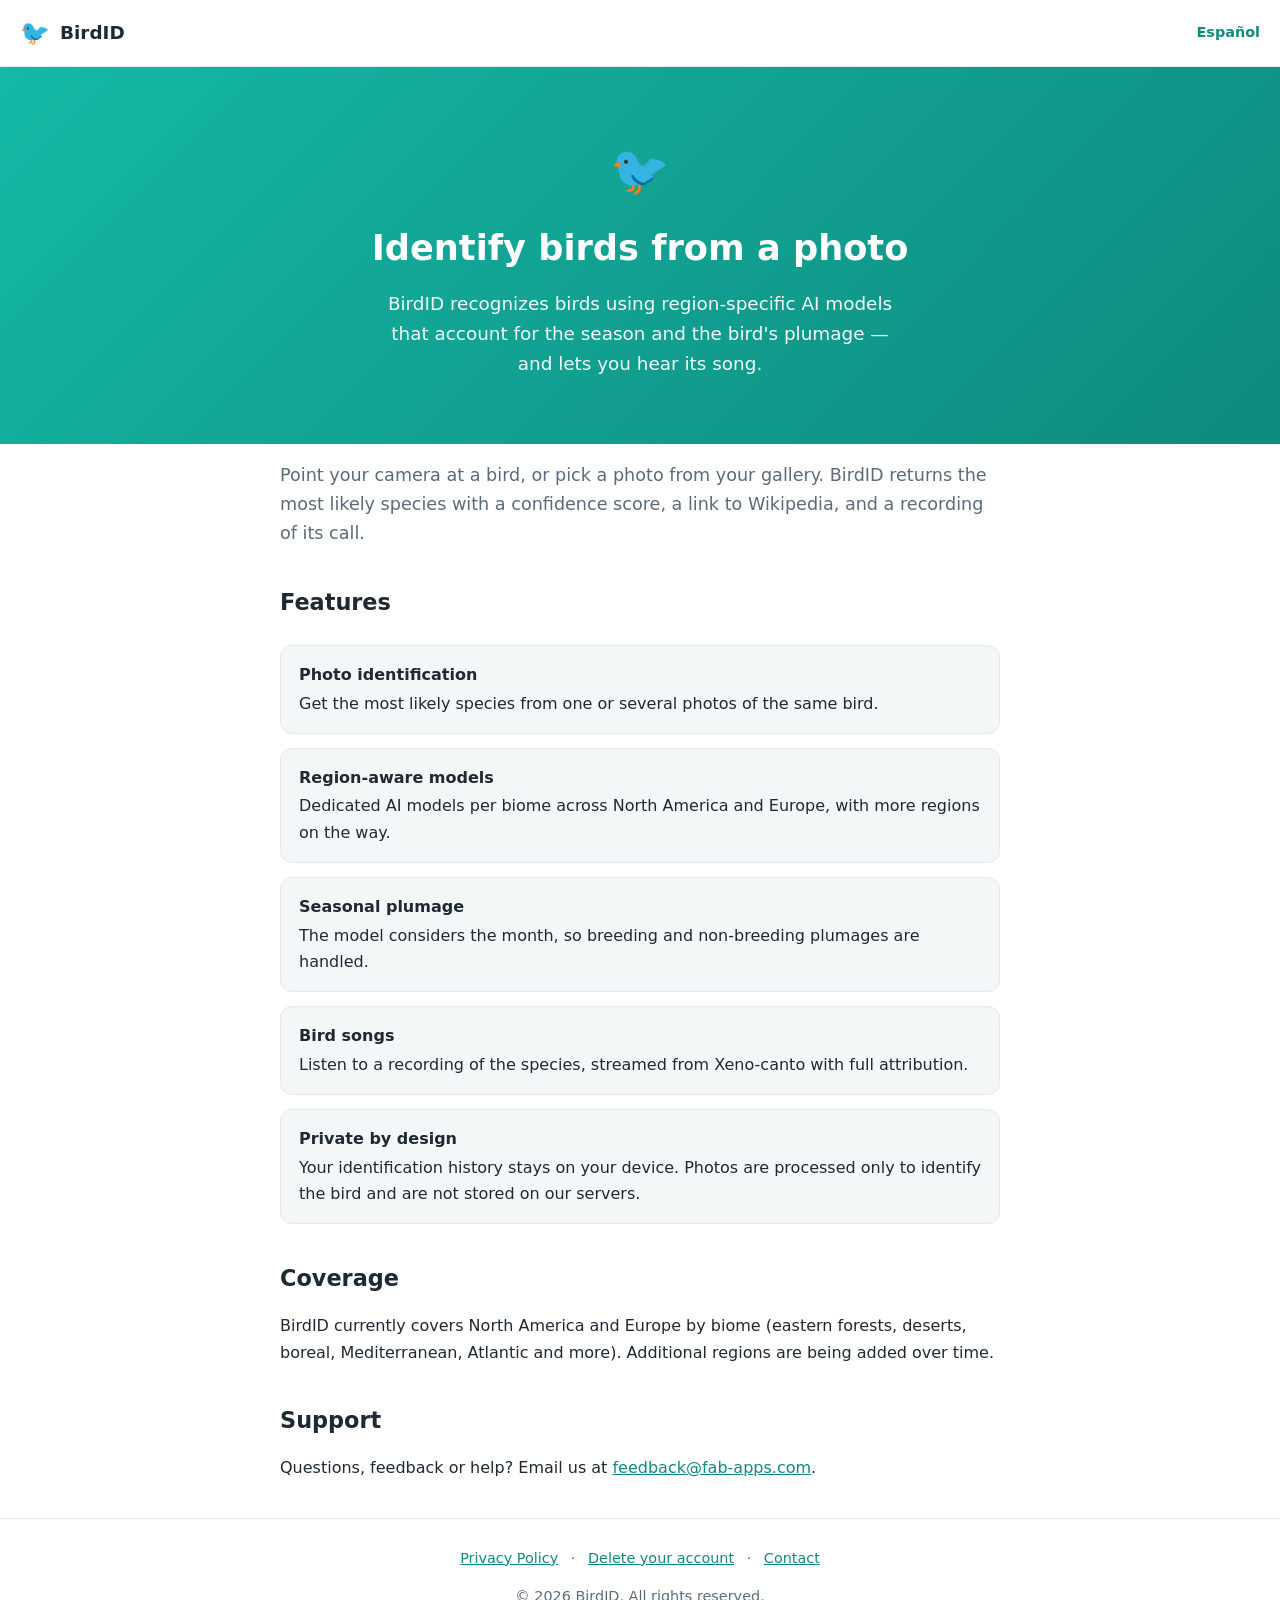
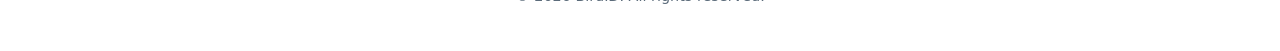
==== index.html @ 6762d5a0 "Landing, privacy policy and account deletion pages (EN default + ES) Static site for GitHub Pages, r" ====
<!DOCTYPE html>
<html lang="en">
<head>
  <meta charset="UTF-8" />
  <meta name="viewport" content="width=device-width, initial-scale=1.0" />
  <title>BirdID — Bird identification by photo</title>
  <meta name="description" content="BirdID identifies birds from a photo using region-specific AI models, with seasonal plumage awareness and bird songs." />
  <link rel="stylesheet" href="style.css" />
</head>
<body>
  <header class="site-header">
    <a class="brand" href="index.html"><span class="logo">🐦</span> BirdID</a>
    <span class="lang-switch"><a href="es/index.html">Español</a></span>
  </header>

  <div class="hero">
    <span class="emoji">🐦</span>
    <h1>Identify birds from a photo</h1>
    <p>BirdID recognizes birds using region-specific AI models that account for the season and the bird's plumage — and lets you hear its song.</p>
  </div>

  <main class="wrap">
    <section>
      <p class="lead">Point your camera at a bird, or pick a photo from your gallery. BirdID returns the most likely species with a confidence score, a link to Wikipedia, and a recording of its call.</p>
    </section>

    <section>
      <h2>Features</h2>
      <ul class="features">
        <li><strong>Photo identification</strong>Get the most likely species from one or several photos of the same bird.</li>
        <li><strong>Region-aware models</strong>Dedicated AI models per biome across North America and Europe, with more regions on the way.</li>
        <li><strong>Seasonal plumage</strong>The model considers the month, so breeding and non-breeding plumages are handled.</li>
        <li><strong>Bird songs</strong>Listen to a recording of the species, streamed from Xeno-canto with full attribution.</li>
        <li><strong>Private by design</strong>Your identification history stays on your device. Photos are processed only to identify the bird and are not stored on our servers.</li>
      </ul>
    </section>

    <section>
      <h2>Coverage</h2>
      <p>BirdID currently covers North America and Europe by biome (eastern forests, deserts, boreal, Mediterranean, Atlantic and more). Additional regions are being added over time.</p>
    </section>

    <section>
      <h2>Support</h2>
      <p>Questions, feedback or help? Email us at <a href="mailto:feedback@fab-apps.com">feedback@fab-apps.com</a>.</p>
    </section>
  </main>

  <footer class="site-footer">
    <div>
      <a href="privacy.html">Privacy Policy</a> ·
      <a href="delete-account.html">Delete your account</a> ·
      <a href="mailto:feedback@fab-apps.com">Contact</a>
    </div>
    <p class="meta">© 2026 BirdID. All rights reserved.</p>
  </footer>
</body>
</html>
---- style.css ----
/* BirdID — landing & legal pages */
:root {
  --teal: #14b8a6;
  --teal-dark: #0f8a7e;
  --ink: #1f2933;
  --muted: #5b6b7a;
  --bg: #ffffff;
  --bg-soft: #f4f7f8;
  --border: #e2e8ec;
  --maxw: 760px;
}

* { box-sizing: border-box; }

html { -webkit-text-size-adjust: 100%; }

body {
  margin: 0;
  font-family: system-ui, -apple-system, "Segoe UI", Roboto, Helvetica, Arial, sans-serif;
  color: var(--ink);
  background: var(--bg);
  line-height: 1.65;
}

a { color: var(--teal-dark); }
a:hover { color: var(--teal); }

.wrap { max-width: var(--maxw); margin: 0 auto; padding: 0 20px; }

/* Header */
.site-header {
  display: flex;
  align-items: center;
  justify-content: space-between;
  padding: 18px 20px;
  border-bottom: 1px solid var(--border);
}
.brand {
  display: flex;
  align-items: center;
  gap: 10px;
  font-weight: 700;
  font-size: 1.15rem;
  color: var(--ink);
  text-decoration: none;
}
.brand .logo { font-size: 1.5rem; line-height: 1; }
.lang-switch { font-size: 0.9rem; }
.lang-switch a { text-decoration: none; font-weight: 600; }

/* Hero */
.hero {
  background: linear-gradient(135deg, var(--teal) 0%, var(--teal-dark) 100%);
  color: #ffffff;
  text-align: center;
  padding: 64px 20px;
}
.hero h1 { font-size: 2.2rem; margin: 0 0 12px; }
.hero p { font-size: 1.15rem; margin: 0 auto; max-width: 520px; opacity: 0.95; }
.hero .emoji { font-size: 3rem; display: block; margin-bottom: 8px; }

/* Sections */
main { padding: 40px 0 64px; }
section { margin-bottom: 36px; }
h2 { font-size: 1.4rem; margin: 32px 0 12px; }
h3 { font-size: 1.1rem; margin: 22px 0 8px; }
.lead { font-size: 1.1rem; color: var(--muted); }

/* Feature list */
.features {
  list-style: none;
  padding: 0;
  margin: 24px 0;
  display: grid;
  gap: 14px;
}
.features li {
  background: var(--bg-soft);
  border: 1px solid var(--border);
  border-radius: 12px;
  padding: 16px 18px;
}
.features li strong { display: block; margin-bottom: 2px; }

/* Cards / callouts */
.card {
  background: var(--bg-soft);
  border: 1px solid var(--border);
  border-left: 4px solid var(--teal);
  border-radius: 10px;
  padding: 16px 18px;
  margin: 18px 0;
}

.btn {
  display: inline-block;
  background: var(--teal);
  color: #fff;
  text-decoration: none;
  font-weight: 600;
  padding: 12px 22px;
  border-radius: 24px;
  margin-top: 8px;
}
.btn:hover { background: var(--teal-dark); color: #fff; }

.meta { color: var(--muted); font-size: 0.9rem; }

/* Footer */
.site-footer {
  border-top: 1px solid var(--border);
  padding: 28px 20px;
  text-align: center;
  color: var(--muted);
  font-size: 0.9rem;
}
.site-footer a { margin: 0 8px; }

ul.tight li { margin-bottom: 6px; }
code { background: var(--bg-soft); padding: 1px 6px; border-radius: 4px; }
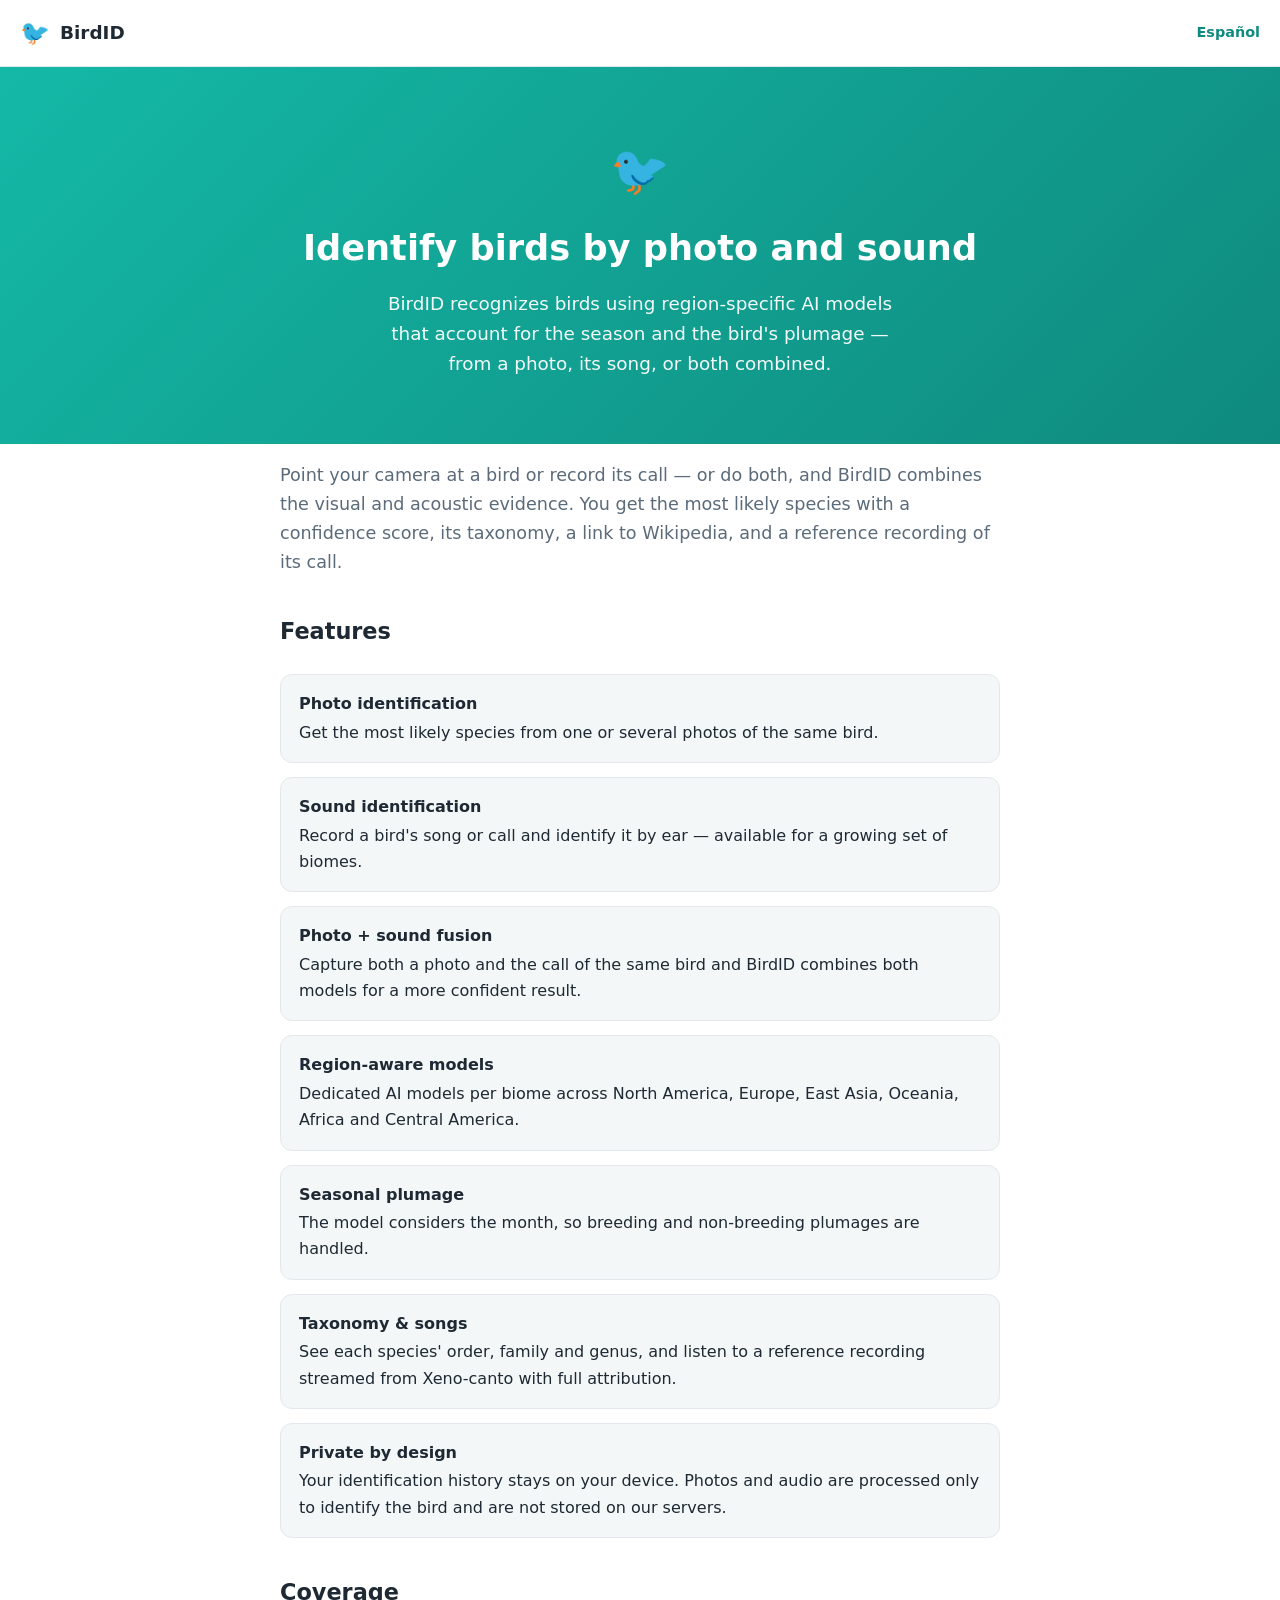
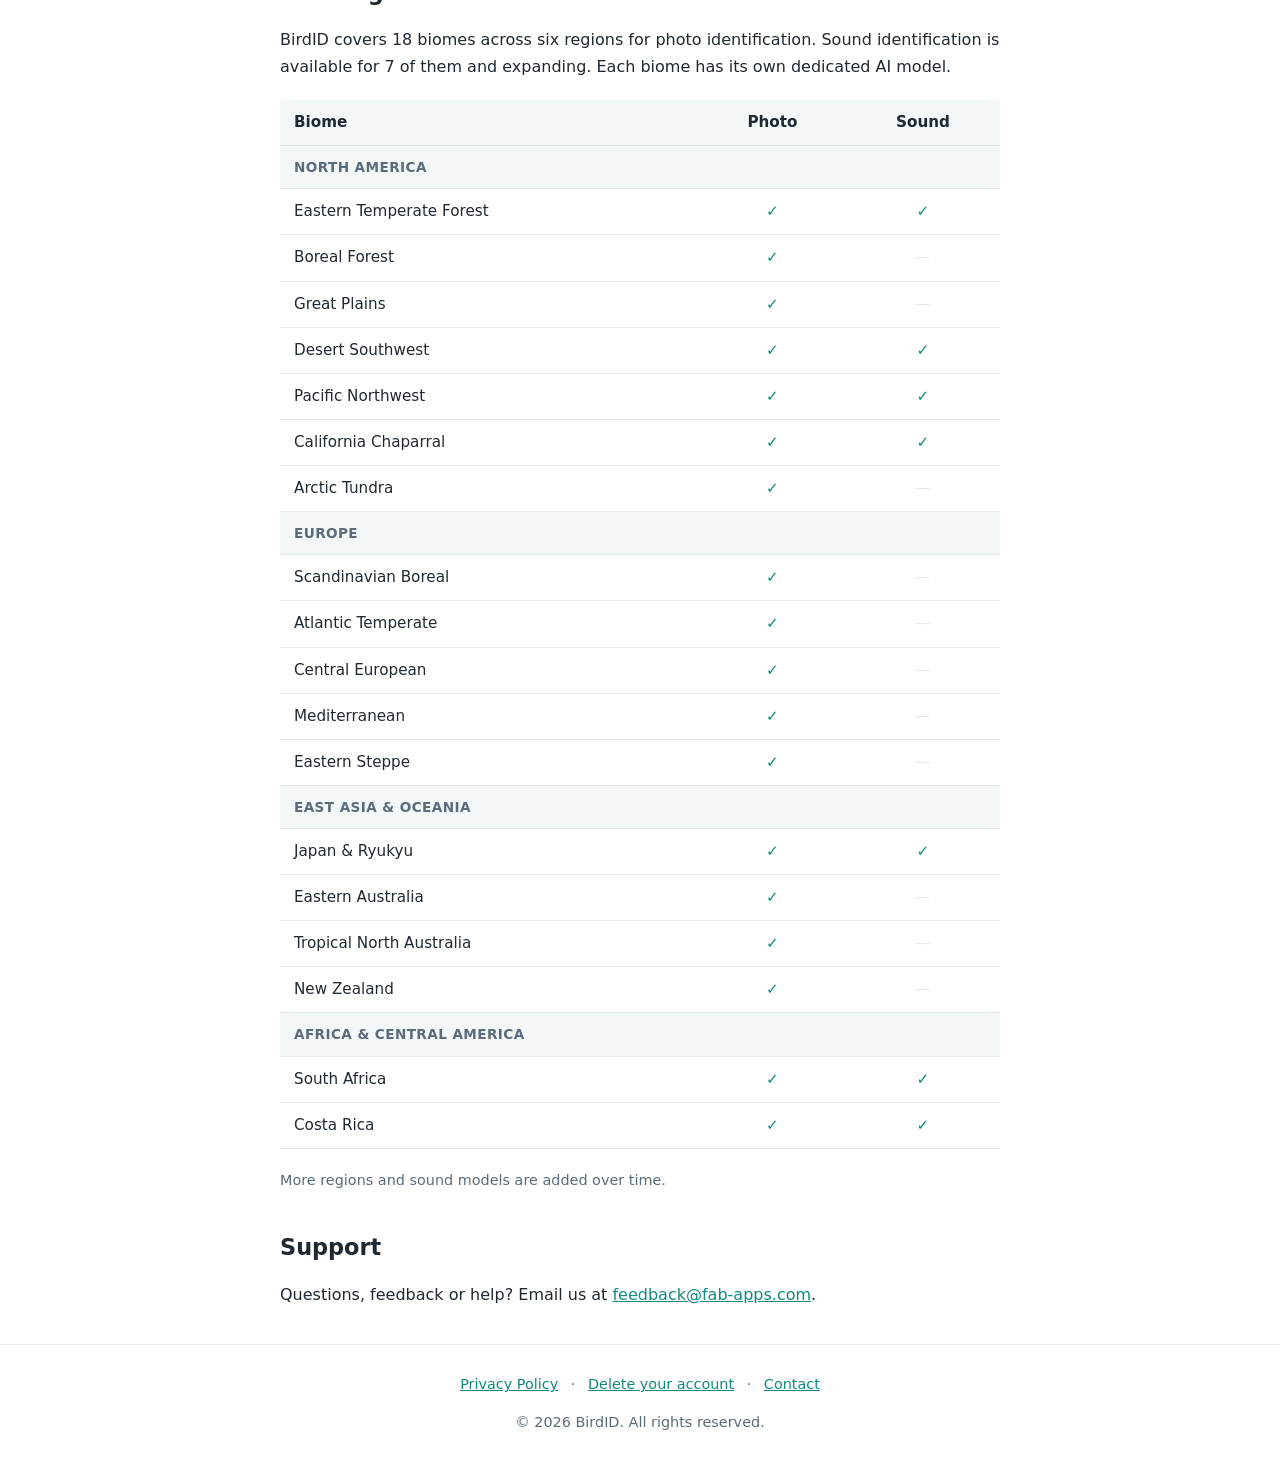
==== commit 5f6d2c74: "add features" ====
--- a/index.html
+++ b/index.html
@@ -3,8 +3,8 @@
 <head>
   <meta charset="UTF-8" />
   <meta name="viewport" content="width=device-width, initial-scale=1.0" />
-  <title>BirdID — Bird identification by photo</title>
-  <meta name="description" content="BirdID identifies birds from a photo using region-specific AI models, with seasonal plumage awareness and bird songs." />
+  <title>BirdID — Bird identification by photo and sound</title>
+  <meta name="description" content="BirdID identifies birds from a photo or their song using region-specific AI models, with seasonal plumage awareness and image + audio fusion." />
   <link rel="stylesheet" href="style.css" />
 </head>
 <body>
@@ -15,29 +15,63 @@
 
   <div class="hero">
     <span class="emoji">🐦</span>
-    <h1>Identify birds from a photo</h1>
-    <p>BirdID recognizes birds using region-specific AI models that account for the season and the bird's plumage — and lets you hear its song.</p>
+    <h1>Identify birds by photo and sound</h1>
+    <p>BirdID recognizes birds using region-specific AI models that account for the season and the bird's plumage — from a photo, its song, or both combined.</p>
   </div>
 
   <main class="wrap">
     <section>
-      <p class="lead">Point your camera at a bird, or pick a photo from your gallery. BirdID returns the most likely species with a confidence score, a link to Wikipedia, and a recording of its call.</p>
+      <p class="lead">Point your camera at a bird or record its call — or do both, and BirdID combines the visual and acoustic evidence. You get the most likely species with a confidence score, its taxonomy, a link to Wikipedia, and a reference recording of its call.</p>
     </section>
 
     <section>
       <h2>Features</h2>
       <ul class="features">
         <li><strong>Photo identification</strong>Get the most likely species from one or several photos of the same bird.</li>
-        <li><strong>Region-aware models</strong>Dedicated AI models per biome across North America and Europe, with more regions on the way.</li>
+        <li><strong>Sound identification</strong>Record a bird's song or call and identify it by ear — available for a growing set of biomes.</li>
+        <li><strong>Photo + sound fusion</strong>Capture both a photo and the call of the same bird and BirdID combines both models for a more confident result.</li>
+        <li><strong>Region-aware models</strong>Dedicated AI models per biome across North America, Europe, East Asia, Oceania, Africa and Central America.</li>
         <li><strong>Seasonal plumage</strong>The model considers the month, so breeding and non-breeding plumages are handled.</li>
-        <li><strong>Bird songs</strong>Listen to a recording of the species, streamed from Xeno-canto with full attribution.</li>
-        <li><strong>Private by design</strong>Your identification history stays on your device. Photos are processed only to identify the bird and are not stored on our servers.</li>
+        <li><strong>Taxonomy &amp; songs</strong>See each species' order, family and genus, and listen to a reference recording streamed from Xeno-canto with full attribution.</li>
+        <li><strong>Private by design</strong>Your identification history stays on your device. Photos and audio are processed only to identify the bird and are not stored on our servers.</li>
       </ul>
     </section>
 
     <section>
       <h2>Coverage</h2>
-      <p>BirdID currently covers North America and Europe by biome (eastern forests, deserts, boreal, Mediterranean, Atlantic and more). Additional regions are being added over time.</p>
+      <p>BirdID covers 18 biomes across six regions for photo identification. Sound identification is available for 7 of them and expanding. Each biome has its own dedicated AI model.</p>
+      <div class="table-wrap">
+        <table class="biomes">
+          <thead>
+            <tr><th>Biome</th><th class="center">Photo</th><th class="center">Sound</th></tr>
+          </thead>
+          <tbody>
+            <tr><td class="region" colspan="3">North America</td></tr>
+            <tr><td>Eastern Temperate Forest</td><td class="center yes">✓</td><td class="center yes">✓</td></tr>
+            <tr><td>Boreal Forest</td><td class="center yes">✓</td><td class="center no">—</td></tr>
+            <tr><td>Great Plains</td><td class="center yes">✓</td><td class="center no">—</td></tr>
+            <tr><td>Desert Southwest</td><td class="center yes">✓</td><td class="center yes">✓</td></tr>
+            <tr><td>Pacific Northwest</td><td class="center yes">✓</td><td class="center yes">✓</td></tr>
+            <tr><td>California Chaparral</td><td class="center yes">✓</td><td class="center yes">✓</td></tr>
+            <tr><td>Arctic Tundra</td><td class="center yes">✓</td><td class="center no">—</td></tr>
+            <tr><td class="region" colspan="3">Europe</td></tr>
+            <tr><td>Scandinavian Boreal</td><td class="center yes">✓</td><td class="center no">—</td></tr>
+            <tr><td>Atlantic Temperate</td><td class="center yes">✓</td><td class="center no">—</td></tr>
+            <tr><td>Central European</td><td class="center yes">✓</td><td class="center no">—</td></tr>
+            <tr><td>Mediterranean</td><td class="center yes">✓</td><td class="center no">—</td></tr>
+            <tr><td>Eastern Steppe</td><td class="center yes">✓</td><td class="center no">—</td></tr>
+            <tr><td class="region" colspan="3">East Asia &amp; Oceania</td></tr>
+            <tr><td>Japan &amp; Ryukyu</td><td class="center yes">✓</td><td class="center yes">✓</td></tr>
+            <tr><td>Eastern Australia</td><td class="center yes">✓</td><td class="center no">—</td></tr>
+            <tr><td>Tropical North Australia</td><td class="center yes">✓</td><td class="center no">—</td></tr>
+            <tr><td>New Zealand</td><td class="center yes">✓</td><td class="center no">—</td></tr>
+            <tr><td class="region" colspan="3">Africa &amp; Central America</td></tr>
+            <tr><td>South Africa</td><td class="center yes">✓</td><td class="center yes">✓</td></tr>
+            <tr><td>Costa Rica</td><td class="center yes">✓</td><td class="center yes">✓</td></tr>
+          </tbody>
+        </table>
+      </div>
+      <p class="meta">More regions and sound models are added over time.</p>
     </section>
 
     <section>
--- a/style.css
+++ b/style.css
@@ -118,3 +118,34 @@
 
 ul.tight li { margin-bottom: 6px; }
 code { background: var(--bg-soft); padding: 1px 6px; border-radius: 4px; }
+
+/* Biomes coverage table */
+.table-wrap { overflow-x: auto; margin: 20px 0; }
+.biomes {
+  width: 100%;
+  border-collapse: collapse;
+  font-size: 0.95rem;
+  min-width: 420px;
+}
+.biomes th, .biomes td {
+  text-align: left;
+  padding: 10px 14px;
+  border-bottom: 1px solid var(--border);
+}
+.biomes thead th {
+  background: var(--bg-soft);
+  font-weight: 700;
+  white-space: nowrap;
+}
+.biomes td.center, .biomes th.center { text-align: center; }
+.biomes tbody tr:hover { background: var(--bg-soft); }
+.biomes .region {
+  background: var(--bg-soft);
+  font-weight: 700;
+  color: var(--muted);
+  font-size: 0.85rem;
+  text-transform: uppercase;
+  letter-spacing: 0.03em;
+}
+.yes { color: var(--teal-dark); font-weight: 700; }
+.no  { color: var(--border); }
